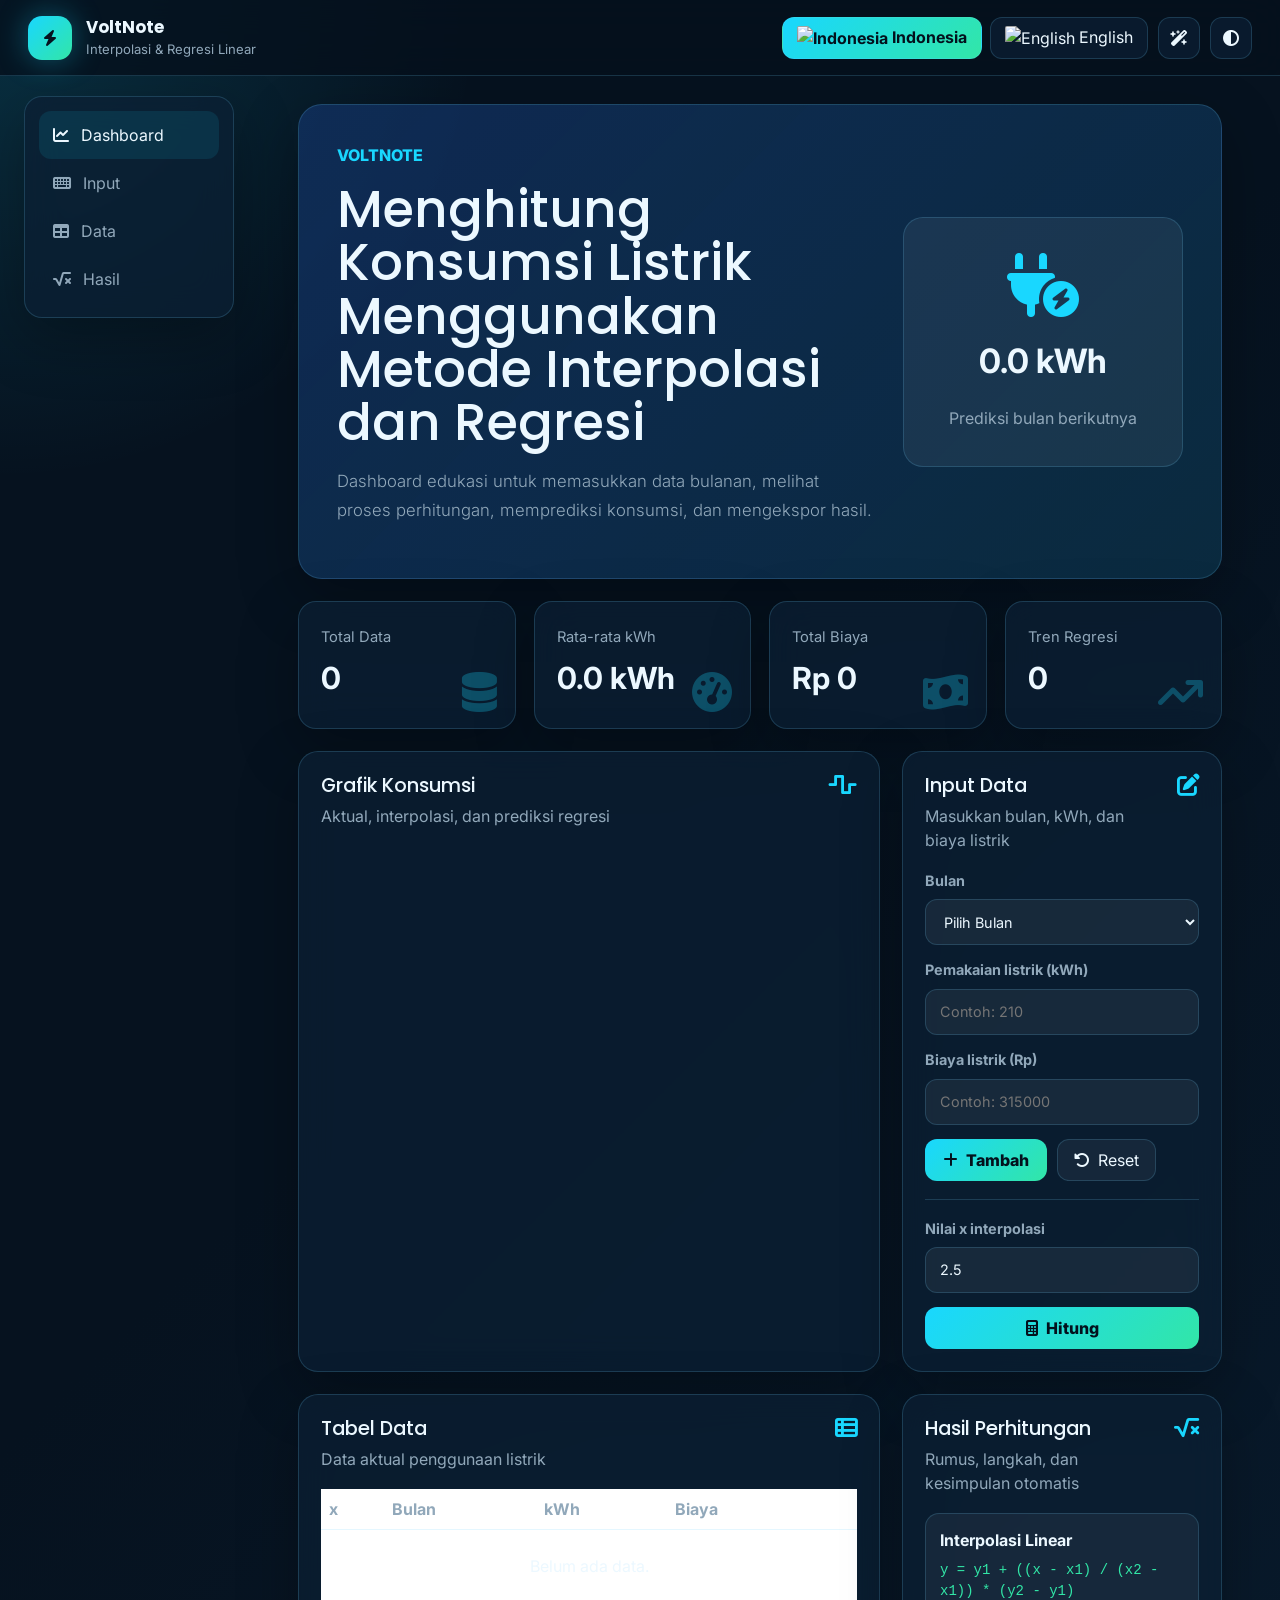
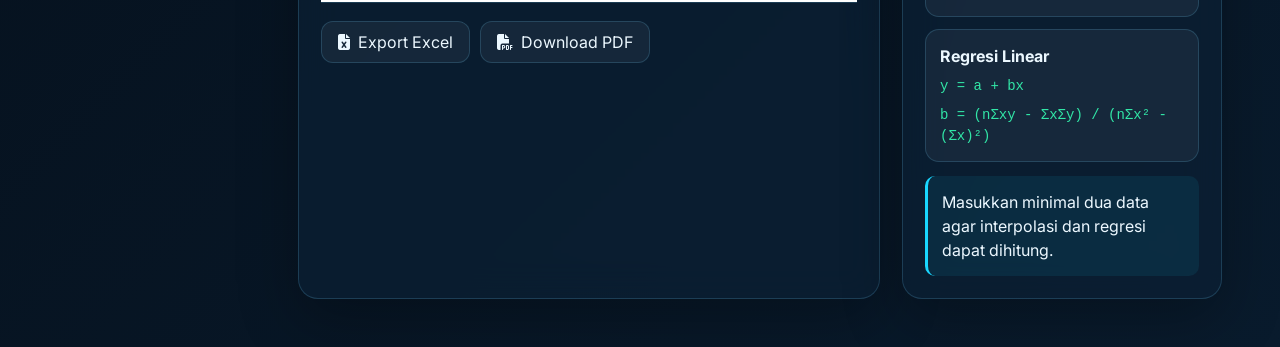
==== index.html @ 79fc1312 "Update index.html" ====
<!doctype html>
<html lang="id">
<head>
    <meta charset="utf-8">
    <meta name="viewport" content="width=device-width, initial-scale=1">
    <title>Metode Numerik Konsumsi Listrik</title>
    <link rel="preconnect" href="https://fonts.googleapis.com">
    <link rel="preconnect" href="https://fonts.gstatic.com" crossorigin>
    <link href="https://fonts.googleapis.com/css2?family=Inter:wght@400;500;600;700;800&family=Poppins:wght@500;600;700&display=swap" rel="stylesheet">
    <link href="https://cdn.jsdelivr.net/npm/bootstrap@5.3.3/dist/css/bootstrap.min.css" rel="stylesheet">
    <link href="https://cdnjs.cloudflare.com/ajax/libs/font-awesome/6.5.2/css/all.min.css" rel="stylesheet">
    <link href="styles.css" rel="stylesheet">
</head>
<body>
    <div id="loader" class="loader">
        <div class="pulse"></div>
        <span>Memuat dashboard...</span>
    </div>

    <nav class="topbar">
        <div class="brand">
            <i class="fa-solid fa-bolt"></i>
            <div>
                <strong>VoltNote</strong>
                <span>Interpolasi & Regresi Linear</span>
            </div>
        </div>
        <div class="top-actions">
            <div class="language-switch">
                    <button id="idBtn" class="lang-btn active">
                        <img src="https://flagcdn.com/w20/id.png" alt="Indonesia">
                        Indonesia
                    </button>
                
                    <button id="enBtn" class="lang-btn">
                        <img src="https://flagcdn.com/w20/us.png" alt="English">
                        English
                    </button>
            </div>

            <button id="sampleBtn" class="icon-btn" title="Isi contoh data">
                <i class="fa-solid fa-wand-magic-sparkles"></i>
            </button>

            <button id="themeBtn" class="icon-btn" title="Mode terang/gelap">
                <i class="fa-solid fa-circle-half-stroke"></i>
            </button>
        </div>
    </nav>

        <aside class="sidebar">
        <a href="#dashboard" class="active">
            <i class="fa-solid fa-chart-line"></i>
            <span id="sidebarDashboard">Dashboard</span>
        </a>
    
        <a href="#input">
            <i class="fa-solid fa-keyboard"></i>
            <span id="sidebarInput">Input</span>
        </a>
    
        <a href="#table">
            <i class="fa-solid fa-table"></i>
            <span id="sidebarData">Data</span>
        </a>
    
        <a href="#result">
            <i class="fa-solid fa-square-root-variable"></i>
            <span id="sidebarResult">Hasil</span>
        </a>
    </aside>
   

    <main class="workspace" id="dashboard">
        <section class="hero">
            <div>
                <p class="eyebrow">VOLTNOTE</p>
                <h1 id="heroTitle">Menghitung Konsumsi Listrik Menggunakan Metode Interpolasi dan Regresi</h1>
                <p id="heroLead" class="lead">Dashboard edukasi untuk memasukkan data bulanan, melihat proses perhitungan, memprediksi konsumsi, dan mengekspor hasil.</p>
            </div>
            <div class="hero-meter" aria-label="Ilustrasi energi">
                <i class="fa-solid fa-plug-circle-bolt"></i>
                <strong id="heroPrediction">0 kWh</strong>
                <span id="predictLabel">Prediksi bulan berikutnya</span>
            </div>
        </section>

        <section class="stats-grid">
            <article class="stat-card">
                <span>Total Data</span>
                <strong id="totalData">0</strong>
                <i class="fa-solid fa-database"></i>
            </article>
            <article class="stat-card">
                <span>Rata-rata kWh</span>
                <strong id="avgKwh">0</strong>
                <i class="fa-solid fa-gauge-high"></i>
            </article>
            <article class="stat-card">
                <span>Total Biaya</span>
                <strong id="totalCost">Rp0</strong>
                <i class="fa-solid fa-money-bill-wave"></i>
            </article>
            <article class="stat-card">
                <span>Tren Regresi</span>
                <strong id="trendValue">0</strong>
                <i class="fa-solid fa-arrow-trend-up"></i>
            </article>
        </section>

        <section class="layout-grid">
            <article class="panel chart-panel">
                <div class="panel-header">
                    <div>
                        <h2>Grafik Konsumsi</h2>
                        <p>Aktual, interpolasi, dan prediksi regresi</p>
                    </div>
                    <i class="fa-solid fa-wave-square"></i>
                </div>
                <canvas id="energyChart"></canvas>
            </article>

            <article class="panel" id="input">
                <div class="panel-header">
                    <div>
                        <h2 id="inputTitle">Input Data</h2>
                        <p>Masukkan bulan, kWh, dan biaya listrik</p>
                    </div>
                    <i class="fa-solid fa-pen-to-square"></i>
                </div>
                <form id="dataForm" class="input-form">
                    <label>Bulan
                            <select id="monthInput">
                                <option value="" selected disabled>Pilih Bulan</option>
                                <option value="Januari">Januari</option>
                                <option value="Februari">Februari</option>
                                <option value="Maret">Maret</option>
                                <option value="April">April</option>
                                <option value="Mei">Mei</option>
                                <option value="Juni">Juni</option>
                                <option value="Juli">Juli</option>
                                <option value="Agustus">Agustus</option>
                                <option value="September">September</option>
                                <option value="Oktober">Oktober</option>
                                <option value="November">November</option>
                                <option value="Desember">Desember</option>
                            </select>
                    </label>
                    <label>Pemakaian listrik (kWh)
                        <input id="kwhInput" type="number" min="0" step="0.01" placeholder="Contoh: 210">
                    </label>
                    <label>Biaya listrik (Rp)
                        <input id="costInput" type="number" min="0" step="100" placeholder="Contoh: 315000">
                    </label>
                    <div class="button-row">
                        <button type="submit" class="primary-btn"><i class="fa-solid fa-plus"></i>Tambah</button>
                        <button type="button" id="resetBtn" class="ghost-btn"><i class="fa-solid fa-rotate-left"></i>Reset</button>
                    </div>
                </form>

                <div class="prediction-box">
                    <label>Nilai x interpolasi
                        <input id="interpX" type="number" min="1" step="0.1" value="2.5">
                    </label>
                    <button id="calculateBtn" class="primary-btn full"><i class="fa-solid fa-calculator"></i>Hitung</button>
                </div>
            </article>
        </section>

        <section class="layout-grid">
            <article class="panel" id="table">
                <div class="panel-header">
                    <div>
                        <h2 id="tableTitle">Tabel Data</h2>
                        <p>Data aktual penggunaan listrik</p>
                    </div>
                    <i class="fa-solid fa-table-list"></i>
                </div>
                <div class="table-wrap">
                    <table class="table align-middle">
                        <thead>
                            <tr>
                                <th>x</th>
                                <th>Bulan</th>
                                <th>kWh</th>
                                <th>Biaya</th>
                                <th></th>
                            </tr>
                        </thead>
                        <tbody id="dataTable"></tbody>
                    </table>
                </div>
                <div class="button-row">
                    <button id="excelBtn" class="ghost-btn"><i class="fa-solid fa-file-excel"></i>Export Excel</button>
                    <button id="pdfBtn" class="ghost-btn"><i class="fa-solid fa-file-pdf"></i>Download PDF</button>
                </div>
            </article>

            <article class="panel" id="result">
                <div class="panel-header">
                    <div>
                        <h2 id="resultTitle">Hasil Perhitungan</h2>
                        <p>Rumus, langkah, dan kesimpulan otomatis</p>
                    </div>
                    <i class="fa-solid fa-square-root-variable"></i>
                </div>
                <div class="formula-card">
                    <strong>Interpolasi Linear</strong>
                    <code>y = y1 + ((x - x1) / (x2 - x1)) * (y2 - y1)</code>
                </div>
                <div class="formula-card">
                    <strong>Regresi Linear</strong>
                    <code>y = a + bx</code>
                    <code>b = (nΣxy - ΣxΣy) / (nΣx² - (Σx)²)</code>
                </div>
                <div id="resultOutput" class="result-output"></div>
            </article>
        </section>
    </main>

    <div id="toast" class="toast-message"></div>

    <script src="https://cdn.jsdelivr.net/npm/chart.js"></script>
    <script src="https://cdnjs.cloudflare.com/ajax/libs/jspdf/2.5.1/jspdf.umd.min.js"></script>
    <script src="https://cdn.jsdelivr.net/npm/xlsx@0.18.5/dist/xlsx.full.min.js"></script>
    <script src="app.js"></script>
</body>
</html>
---- styles.css ----
:root {
    --bg: #06121f;
    --panel: rgba(11, 31, 52, 0.74);
    --panel-strong: rgba(13, 39, 65, 0.92);
    --text: #ecf8ff;
    --muted: #91a8ba;
    --cyan: #19d7ff;
    --blue: #246bfe;
    --green: #32e6a7;
    --danger: #ff6173;
    --border: rgba(110, 209, 255, 0.18);
    --shadow: 0 20px 60px rgba(0, 0, 0, 0.28);
}

body.light {
    --bg: #edf6fb;
    --panel: rgba(255, 255, 255, 0.82);
    --panel-strong: rgba(255, 255, 255, 0.96);
    --text: #102033;
    --muted: #52687b;
    --border: rgba(36, 107, 254, 0.18);
    --shadow: 0 18px 50px rgba(29, 72, 117, 0.16);
}

* {
    box-sizing: border-box;
}

html {
    scroll-behavior: smooth;
}

body {
    margin: 0;
    min-height: 100vh;
    color: var(--text);
    background:
        radial-gradient(circle at top left, rgba(25, 215, 255, 0.16), transparent 30rem),
        linear-gradient(135deg, #06121f 0%, var(--bg) 45%, #091b2d 100%);
    font-family: Inter, Roboto, Arial, sans-serif;
}

body.light {
    background:
        radial-gradient(circle at top left, rgba(25, 215, 255, 0.20), transparent 28rem),
        linear-gradient(135deg, #eef8ff 0%, var(--bg) 48%, #e8f2fa 100%);
}

.loader {
    position: fixed;
    inset: 0;
    z-index: 20;
    display: grid;
    place-items: center;
    gap: 1rem;
    background: var(--bg);
    transition: opacity 0.4s ease, visibility 0.4s ease;
}

.loader.hidden {
    opacity: 0;
    visibility: hidden;
}

.pulse {
    width: 58px;
    height: 58px;
    border-radius: 50%;
    border: 3px solid rgba(25, 215, 255, 0.25);
    border-top-color: var(--cyan);
    animation: spin 0.8s linear infinite;
}

@keyframes spin {
    to {
        transform: rotate(360deg);
    }
}

.topbar {
    position: sticky;
    top: 0;
    z-index: 10;
    height: 76px;
    display: flex;
    align-items: center;
    justify-content: space-between;
    padding: 0 28px;
    background: rgba(5, 16, 29, 0.82);
    border-bottom: 1px solid var(--border);
    backdrop-filter: blur(18px);
}

body.light .topbar {
    background: rgba(245, 250, 255, 0.82);
}

.brand {
    display: flex;
    align-items: center;
    gap: 14px;
}

.brand i {
    width: 44px;
    height: 44px;
    display: grid;
    place-items: center;
    color: #06121f;
    background: linear-gradient(135deg, var(--cyan), var(--green));
    border-radius: 14px;
    box-shadow: 0 0 30px rgba(25, 215, 255, 0.35);
}

.brand strong {
    display: block;
    font-family: Poppins, Inter, sans-serif;
    font-size: 1.05rem;
}

.brand span {
    display: block;
    color: var(--muted);
    font-size: 0.82rem;
}

.top-actions,
.button-row {
    display: flex;
    gap: 10px;
    align-items: center;
    flex-wrap: wrap;
}

.icon-btn,
.primary-btn,
.ghost-btn {
    border: 0;
    min-height: 42px;
    display: inline-flex;
    align-items: center;
    justify-content: center;
    gap: 8px;
    color: var(--text);
    border-radius: 12px;
    transition: transform 0.2s ease, border-color 0.2s ease, background 0.2s ease;
}

.icon-btn {
    width: 42px;
    background: var(--panel);
    border: 1px solid var(--border);
}

.primary-btn {
    padding: 0 18px;
    color: #03111d;
    font-weight: 800;
    background: linear-gradient(135deg, var(--cyan), var(--green));
}

.ghost-btn {
    padding: 0 16px;
    background: rgba(255, 255, 255, 0.05);
    border: 1px solid var(--border);
}

.icon-btn:hover,
.primary-btn:hover,
.ghost-btn:hover {
    transform: translateY(-2px);
    border-color: rgba(25, 215, 255, 0.6);
}

.full {
    width: 100%;
}

.sidebar {
    position: fixed;
    top: 96px;
    left: 24px;
    width: 210px;
    padding: 14px;
    border: 1px solid var(--border);
    border-radius: 18px;
    background: var(--panel);
    box-shadow: var(--shadow);
    backdrop-filter: blur(18px);
}

.sidebar a {
    display: flex;
    align-items: center;
    gap: 12px;
    padding: 12px 14px;
    color: var(--muted);
    text-decoration: none;
    border-radius: 12px;
}

.sidebar a.active,
.sidebar a:hover {
    color: var(--text);
    background: rgba(25, 215, 255, 0.10);
}

.workspace {
    width: min(1280px, calc(100% - 300px));
    margin-left: 270px;
    padding: 28px 28px 48px;
}

.hero {
    min-height: 330px;
    display: grid;
    grid-template-columns: 1fr 280px;
    gap: 28px;
    align-items: center;
    padding: 38px;
    border: 1px solid var(--border);
    border-radius: 24px;
    background: linear-gradient(135deg, rgba(36, 107, 254, 0.18), rgba(25, 215, 255, 0.08)), var(--panel);
    box-shadow: var(--shadow);
    overflow: hidden;
}

.eyebrow {
    color: var(--cyan);
    font-weight: 800;
    letter-spacing: 0;
    text-transform: uppercase;
}

h1,
h2 {
    font-family: Poppins, Inter, sans-serif;
    letter-spacing: 0;
}

h1 {
    max-width: 850px;
    margin: 0;
    font-size: clamp(2.1rem, 4vw, 4.7rem);
    line-height: 1.04;
}

.lead {
    max-width: 730px;
    margin-top: 18px;
    color: var(--muted);
    font-size: 1.05rem;
    line-height: 1.7;
}

.hero-meter {
    min-height: 250px;
    display: grid;
    place-items: center;
    text-align: center;
    padding: 26px;
    border-radius: 20px;
    border: 1px solid var(--border);
    background: rgba(255, 255, 255, 0.06);
}

.hero-meter i {
    color: var(--cyan);
    font-size: 4rem;
}

.hero-meter strong {
    font-size: 2.1rem;
}

.hero-meter span {
    color: var(--muted);
}

.stats-grid {
    display: grid;
    grid-template-columns: repeat(4, 1fr);
    gap: 18px;
    margin: 22px 0;
}

.stat-card,
.panel {
    border: 1px solid var(--border);
    background: var(--panel);
    box-shadow: var(--shadow);
    backdrop-filter: blur(18px);
}

.stat-card {
    position: relative;
    min-height: 128px;
    padding: 22px;
    border-radius: 18px;
    overflow: hidden;
}

.stat-card span {
    color: var(--muted);
    font-size: 0.92rem;
}

.stat-card strong {
    display: block;
    margin-top: 8px;
    font-size: 1.9rem;
}

.stat-card i {
    position: absolute;
    right: 18px;
    bottom: 16px;
    color: rgba(25, 215, 255, 0.28);
    font-size: 2.5rem;
}

.layout-grid {
    display: grid;
    grid-template-columns: minmax(0, 1.35fr) minmax(320px, 0.65fr);
    gap: 22px;
    margin-top: 22px;
}

.panel {
    padding: 22px;
    border-radius: 20px;
}

.panel-header {
    display: flex;
    align-items: flex-start;
    justify-content: space-between;
    gap: 14px;
    margin-bottom: 18px;
}

.panel-header h2 {
    margin: 0;
    font-size: 1.22rem;
}

.panel-header p {
    margin: 6px 0 0;
    color: var(--muted);
}

.panel-header i {
    color: var(--cyan);
    font-size: 1.4rem;
}

.chart-panel canvas {
    width: 100%;
    min-height: 230px;
    max-height: 260px;
}

.input-form,
.prediction-box {
    display: grid;
    gap: 14px;
}

.prediction-box {
    margin-top: 18px;
    padding-top: 18px;
    border-top: 1px solid var(--border);
}

label {
    display: grid;
    gap: 8px;
    color: var(--muted);
    font-weight: 700;
    font-size: 0.9rem;
}

input,
select {
    width: 100%;
    min-height: 46px;
    padding: 0 14px;
    color: var(--text);
    background: rgba(255, 255, 255, 0.06);
    border: 1px solid var(--border);
    border-radius: 12px;
    outline: none;
}

input:focus,
select:focus {
    border-color: var(--cyan);
    box-shadow: 0 0 0 4px rgba(25, 215, 255, 0.12);
}

select option {
    background: #0b1f34;
    color: #ecf8ff;
}

.table-wrap {
    overflow-x: auto;
}

.table {
    color: var(--text);
    margin-bottom: 18px;
}

.table thead th {
    color: var(--muted);
    border-color: var(--border);
}

.table tbody td {
    color: var(--text);
    border-color: var(--border);
}

.delete-btn {
    width: 34px;
    height: 34px;
    border: 0;
    color: var(--danger);
    background: rgba(255, 97, 115, 0.10);
    border-radius: 10px;
}

.formula-card {
    display: grid;
    gap: 8px;
    padding: 14px;
    margin-bottom: 12px;
    border-radius: 14px;
    border: 1px solid var(--border);
    background: rgba(255, 255, 255, 0.05);
}

code {
    color: var(--green);
    white-space: normal;
}

.result-output {
    display: grid;
    gap: 12px;
    margin-top: 14px;
}

.step {
    padding: 14px;
    border-left: 3px solid var(--cyan);
    background: rgba(25, 215, 255, 0.08);
    border-radius: 10px;
}

.toast-message {
    position: fixed;
    right: 22px;
    bottom: 22px;
    z-index: 30;
    max-width: 320px;
    padding: 14px 16px;
    color: #04111d;
    font-weight: 800;
    background: linear-gradient(135deg, var(--cyan), var(--green));
    border-radius: 14px;
    box-shadow: var(--shadow);
    opacity: 0;
    transform: translateY(20px);
    pointer-events: none;
    transition: 0.25s ease;
}

.toast-message.show {
    opacity: 1;
    transform: translateY(0);
}

@media (max-width: 1060px) {
    .sidebar {
        position: static;
        width: calc(100% - 32px);
        margin: 16px;
        display: grid;
        grid-template-columns: repeat(4, 1fr);
    }

    .workspace {
        width: 100%;
        margin-left: 0;
        padding: 0 16px 36px;
    }

    .hero,
    .layout-grid {
        grid-template-columns: 1fr;
    }

    .stats-grid {
        grid-template-columns: repeat(2, 1fr);
    }
}

@media (max-width: 640px) {
    .topbar {
        height: auto;
        padding: 16px;
        gap: 14px;
        align-items: flex-start;
    }

    .brand span {
        display: none;
    }

    .sidebar {
        grid-template-columns: repeat(2, 1fr);
    }

    .hero {
        padding: 24px;
    }

    .stats-grid {
        grid-template-columns: 1fr;
    }

    h1 {
        font-size: 2.2rem;
    }

    .chart-panel canvas {
        min-height: 190px;
        max-height: 220px;
    }
}

.language-switch {
    display: flex;
    gap: 8px;
}

.lang-btn {
    border: 1px solid var(--border);
    background: var(--panel);
    color: var(--text);
    min-height: 42px;
    padding: 0 14px;
    border-radius: 12px;
    cursor: pointer;
    transition: 0.2s;
}

.lang-btn img{
    width:20px;
    height:15px;
    object-fit:cover;
    border-radius:2px;
}

.lang-btn:hover {
    transform: translateY(-2px);
}

.lang-btn.active {
    background: linear-gradient(135deg, var(--cyan), var(--green));
    color: #03111d;
    font-weight: 700;
}
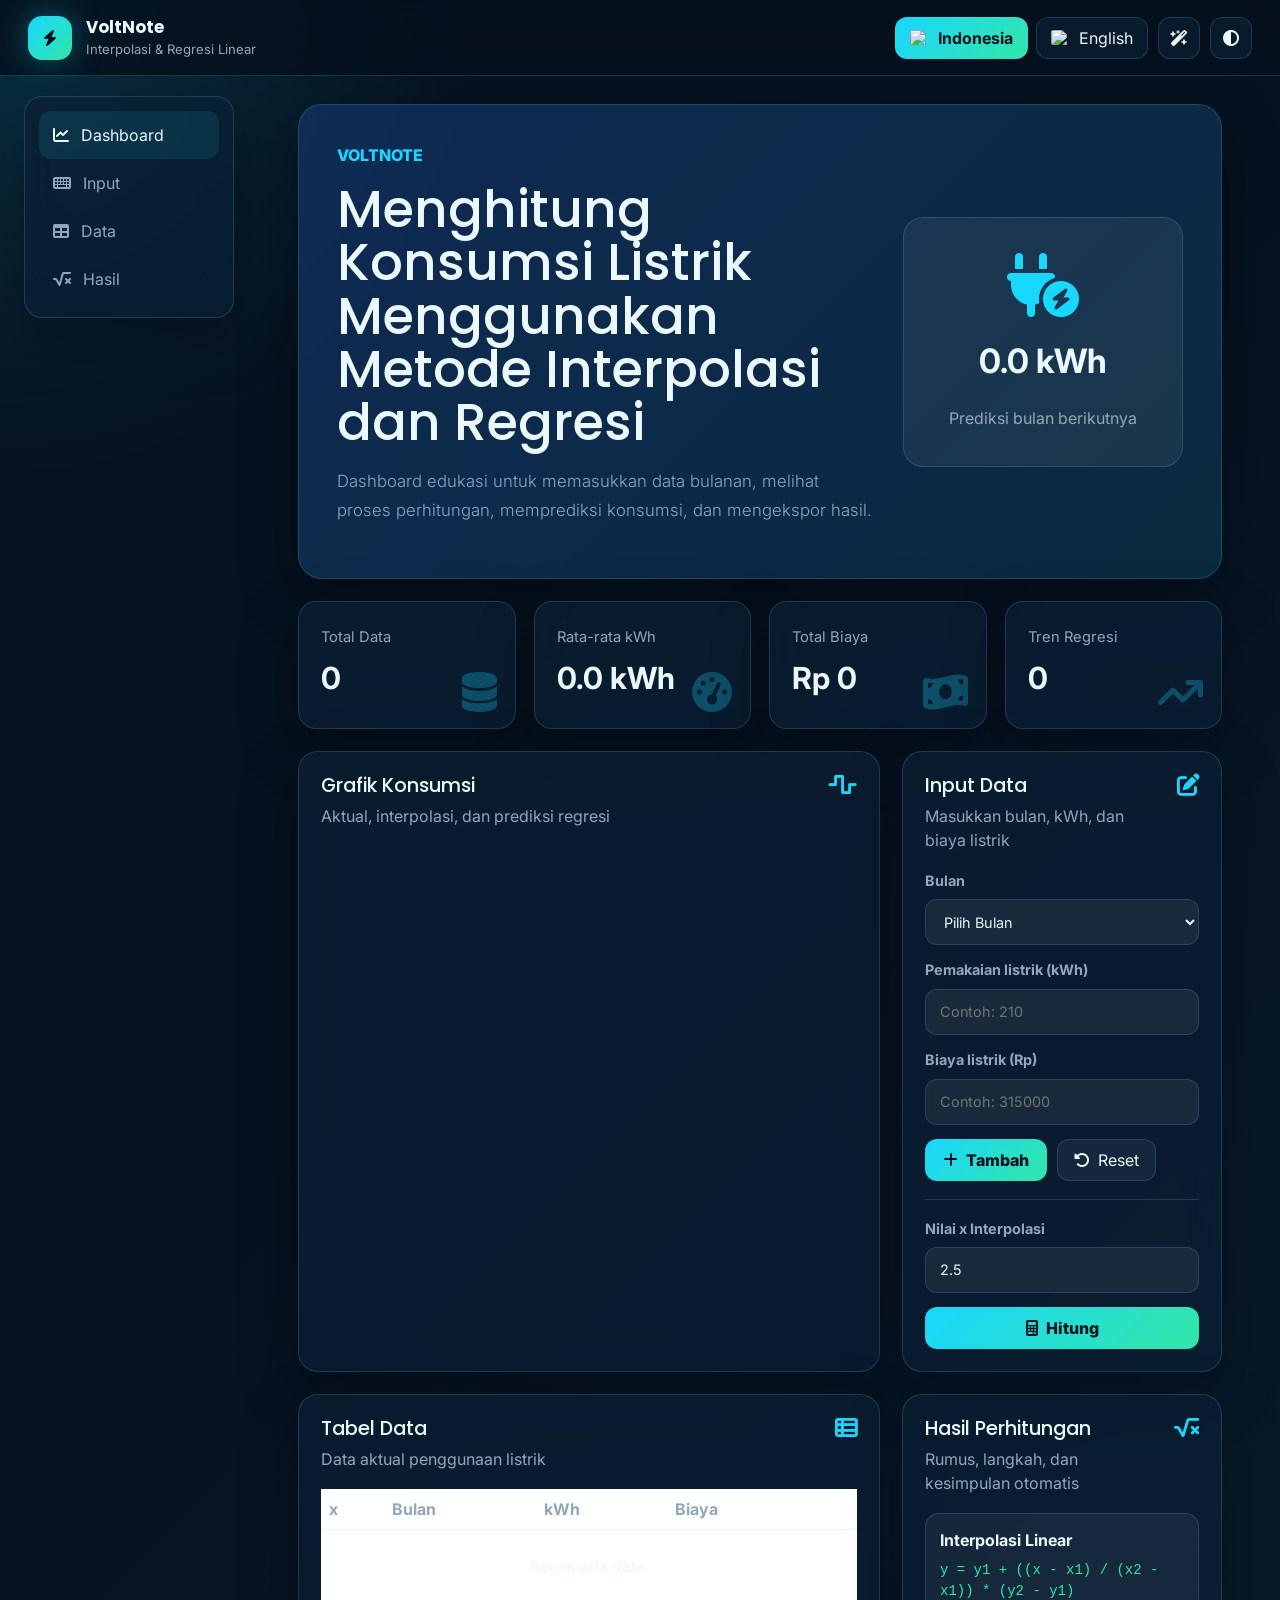
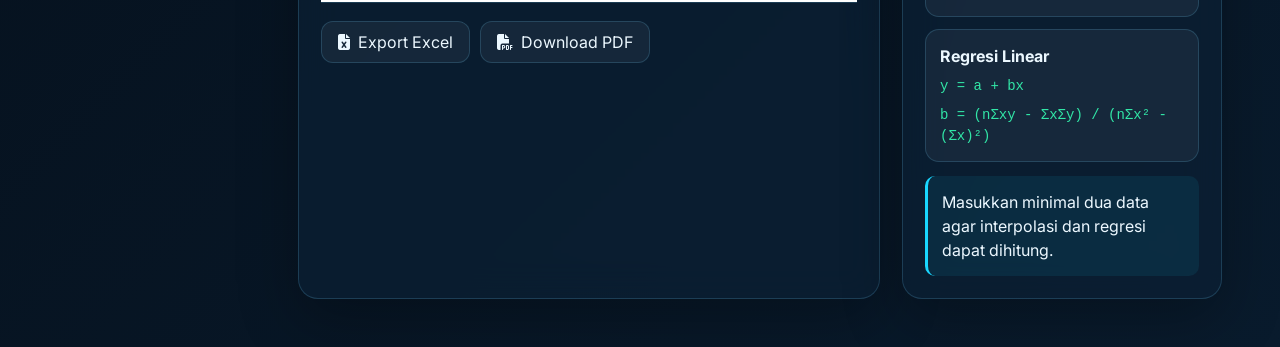
==== commit 513b7349: "Update index.html" ====
--- a/index.html
+++ b/index.html
@@ -113,7 +113,7 @@
                 <div class="panel-header">
                     <div>
                         <h2>Grafik Konsumsi</h2>
-                        <p>Aktual, interpolasi, dan prediksi regresi</p>
+                        <p id="chartDesc">Aktual, interpolasi, dan prediksi regresi</p>
                     </div>
                     <i class="fa-solid fa-wave-square"></i>
                 </div>
@@ -124,14 +124,14 @@
                 <div class="panel-header">
                     <div>
                         <h2 id="inputTitle">Input Data</h2>
-                        <p>Masukkan bulan, kWh, dan biaya listrik</p>
+                        <p id="inputDesc">Masukkan bulan, kWh, dan biaya listrik</p>
                     </div>
                     <i class="fa-solid fa-pen-to-square"></i>
                 </div>
                 <form id="dataForm" class="input-form">
-                    <label>Bulan
+                    <label><span id="monthLabel">Bulan</span>
                             <select id="monthInput">
-                                <option value="" selected disabled>Pilih Bulan</option>
+                                <option id="monthPlaceholder" value="" selected disabled>Pilih Bulan</option>
                                 <option value="Januari">Januari</option>
                                 <option value="Februari">Februari</option>
                                 <option value="Maret">Maret</option>
@@ -146,23 +146,23 @@
                                 <option value="Desember">Desember</option>
                             </select>
                     </label>
-                    <label>Pemakaian listrik (kWh)
+                    <label><span id="kwhLabel">Pemakaian listrik (kWh)</span>
                         <input id="kwhInput" type="number" min="0" step="0.01" placeholder="Contoh: 210">
                     </label>
-                    <label>Biaya listrik (Rp)
+                    <label><span id="costLabel">Biaya listrik (Rp)</span>
                         <input id="costInput" type="number" min="0" step="100" placeholder="Contoh: 315000">
                     </label>
                     <div class="button-row">
-                        <button type="submit" class="primary-btn"><i class="fa-solid fa-plus"></i>Tambah</button>
+                        <button type="submit" class="primary-btn"><i class="fa-solid fa-plus"></i><span id="addBtn">Tambah</span></button>
                         <button type="button" id="resetBtn" class="ghost-btn"><i class="fa-solid fa-rotate-left"></i>Reset</button>
                     </div>
                 </form>
 
                 <div class="prediction-box">
-                    <label>Nilai x interpolasi
+                    <label><span id="interpLabel">Nilai x Interpolasi</span>
                         <input id="interpX" type="number" min="1" step="0.1" value="2.5">
                     </label>
-                    <button id="calculateBtn" class="primary-btn full"><i class="fa-solid fa-calculator"></i>Hitung</button>
+                    <button class="primary-btn full"><i class="fa-solid fa-calculator"></i><span id="calculateBtn">Hitung</span></button>
                 </div>
             </article>
         </section>
--- a/styles.css
+++ b/styles.css
@@ -547,11 +547,17 @@
 }
 
 .lang-btn {
+    display: flex;
+    align-items: center;
+    gap: 8px;
+
     border: 1px solid var(--border);
     background: var(--panel);
     color: var(--text);
+
     min-height: 42px;
     padding: 0 14px;
+
     border-radius: 12px;
     cursor: pointer;
     transition: 0.2s;
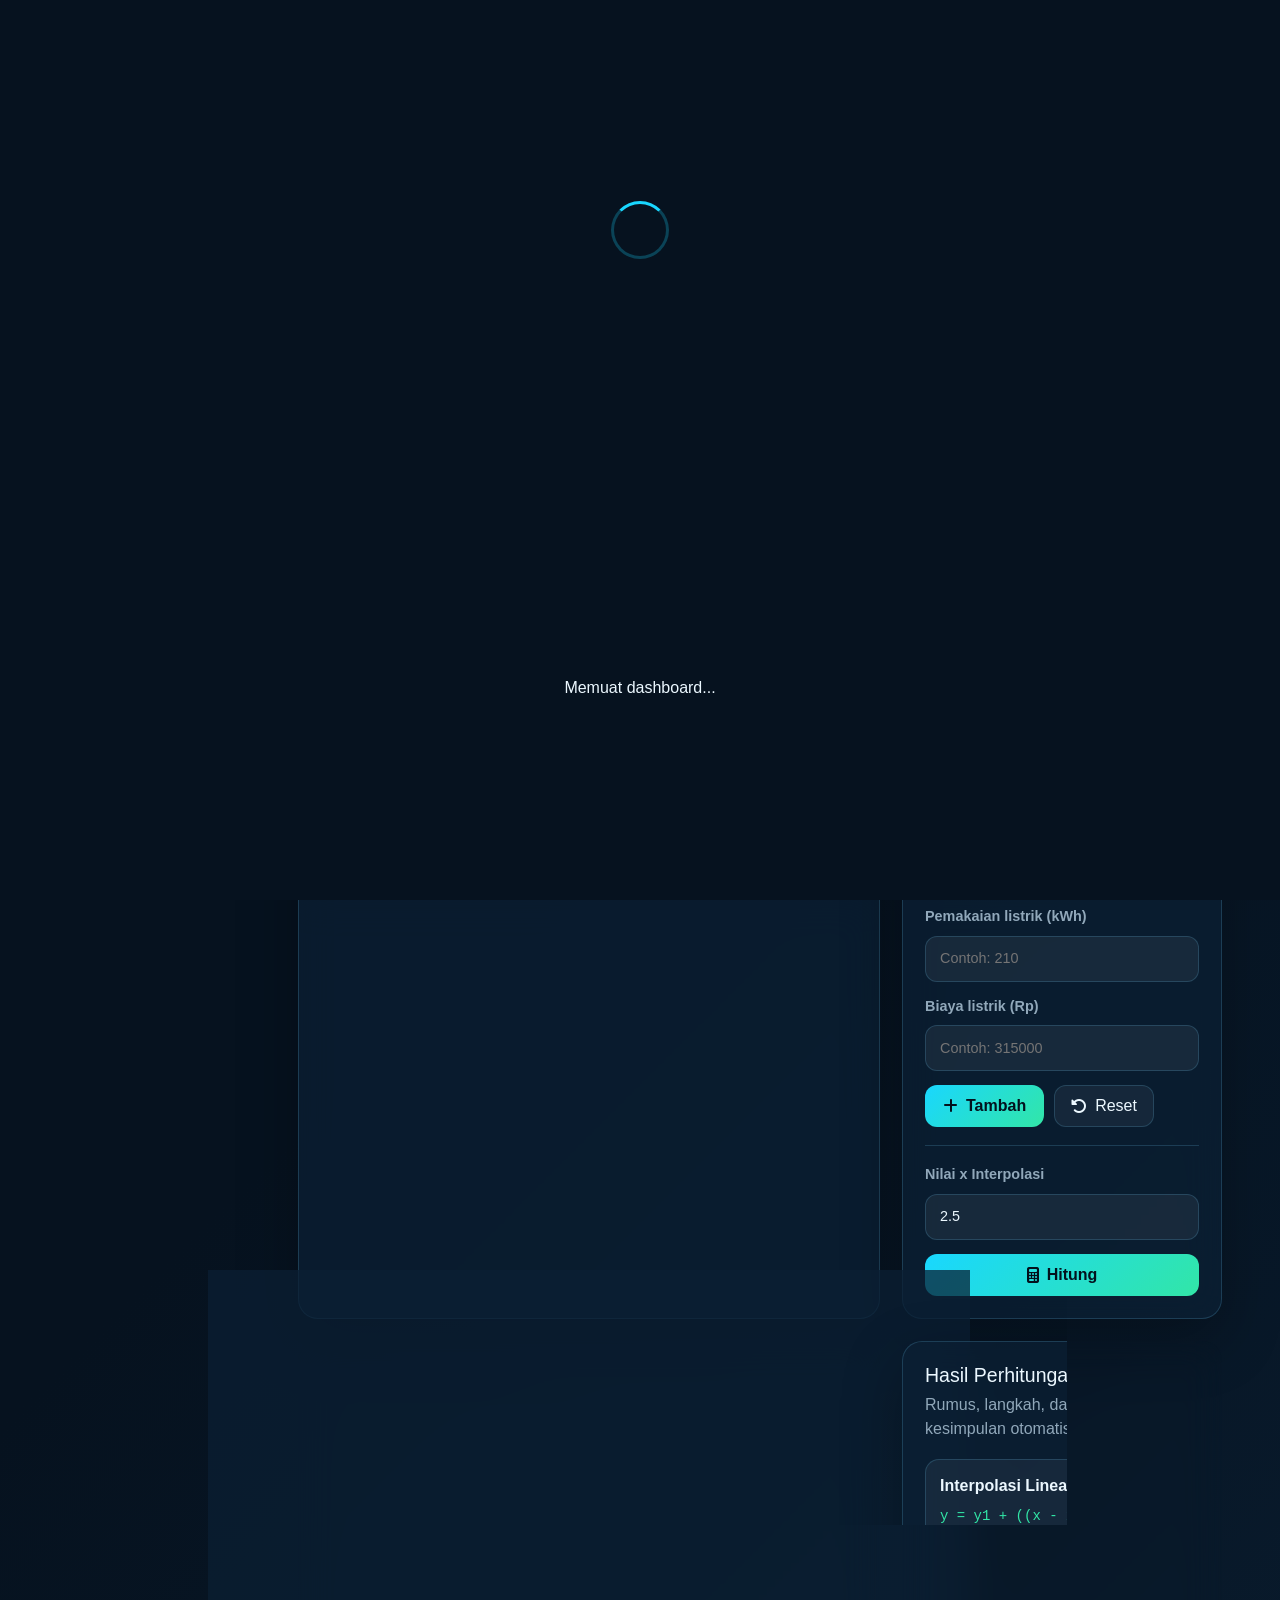
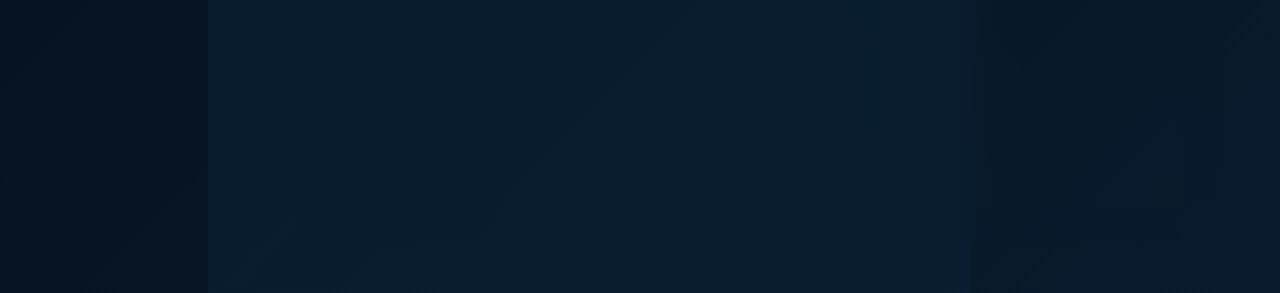
==== commit 11bb8e05: "Update index.html" ====
--- a/index.html
+++ b/index.html
@@ -4,9 +4,7 @@
     <meta charset="utf-8">
     <meta name="viewport" content="width=device-width, initial-scale=1">
     <title>Metode Numerik Konsumsi Listrik</title>
-    <link rel="preconnect" href="https://fonts.googleapis.com">
-    <link rel="preconnect" href="https://fonts.gstatic.com" crossorigin>
-    <link href="https://fonts.googleapis.com/css2?family=Inter:wght@400;500;600;700;800&family=Poppins:wght@500;600;700&display=swap" rel="stylesheet">
+    
     <link href="https://cdn.jsdelivr.net/npm/bootstrap@5.3.3/dist/css/bootstrap.min.css" rel="stylesheet">
     <link href="https://cdnjs.cloudflare.com/ajax/libs/font-awesome/6.5.2/css/all.min.css" rel="stylesheet">
     <link href="styles.css" rel="stylesheet">
@@ -87,22 +85,22 @@
 
         <section class="stats-grid">
             <article class="stat-card">
-                <span>Total Data</span>
+                <span id="totalDataLabel">Total Data</span>
                 <strong id="totalData">0</strong>
                 <i class="fa-solid fa-database"></i>
             </article>
             <article class="stat-card">
-                <span>Rata-rata kWh</span>
+                <span id="avgKwhLabel">Rata-rata kWh</span>
                 <strong id="avgKwh">0</strong>
                 <i class="fa-solid fa-gauge-high"></i>
             </article>
             <article class="stat-card">
-                <span>Total Biaya</span>
+                <span id="totalCostLabel">Total Biaya</span>
                 <strong id="totalCost">Rp0</strong>
                 <i class="fa-solid fa-money-bill-wave"></i>
             </article>
             <article class="stat-card">
-                <span>Tren Regresi</span>
+                <span id="trendLabel">Tren Regresi</span>
                 <strong id="trendValue">0</strong>
                 <i class="fa-solid fa-arrow-trend-up"></i>
             </article>
@@ -112,7 +110,7 @@
             <article class="panel chart-panel">
                 <div class="panel-header">
                     <div>
-                        <h2>Grafik Konsumsi</h2>
+                        <h2 id="chartTitle">Grafik Konsumsi</h2>
                         <p id="chartDesc">Aktual, interpolasi, dan prediksi regresi</p>
                     </div>
                     <i class="fa-solid fa-wave-square"></i>
@@ -172,7 +170,7 @@
                 <div class="panel-header">
                     <div>
                         <h2 id="tableTitle">Tabel Data</h2>
-                        <p>Data aktual penggunaan listrik</p>
+                        <p id="tableDesc">Data aktual penggunaan listrik</p>
                     </div>
                     <i class="fa-solid fa-table-list"></i>
                 </div>
@@ -200,7 +198,7 @@
                 <div class="panel-header">
                     <div>
                         <h2 id="resultTitle">Hasil Perhitungan</h2>
-                        <p>Rumus, langkah, dan kesimpulan otomatis</p>
+                        <p id="resultDesc">Rumus, langkah, dan kesimpulan otomatis</p>
                     </div>
                     <i class="fa-solid fa-square-root-variable"></i>
                 </div>
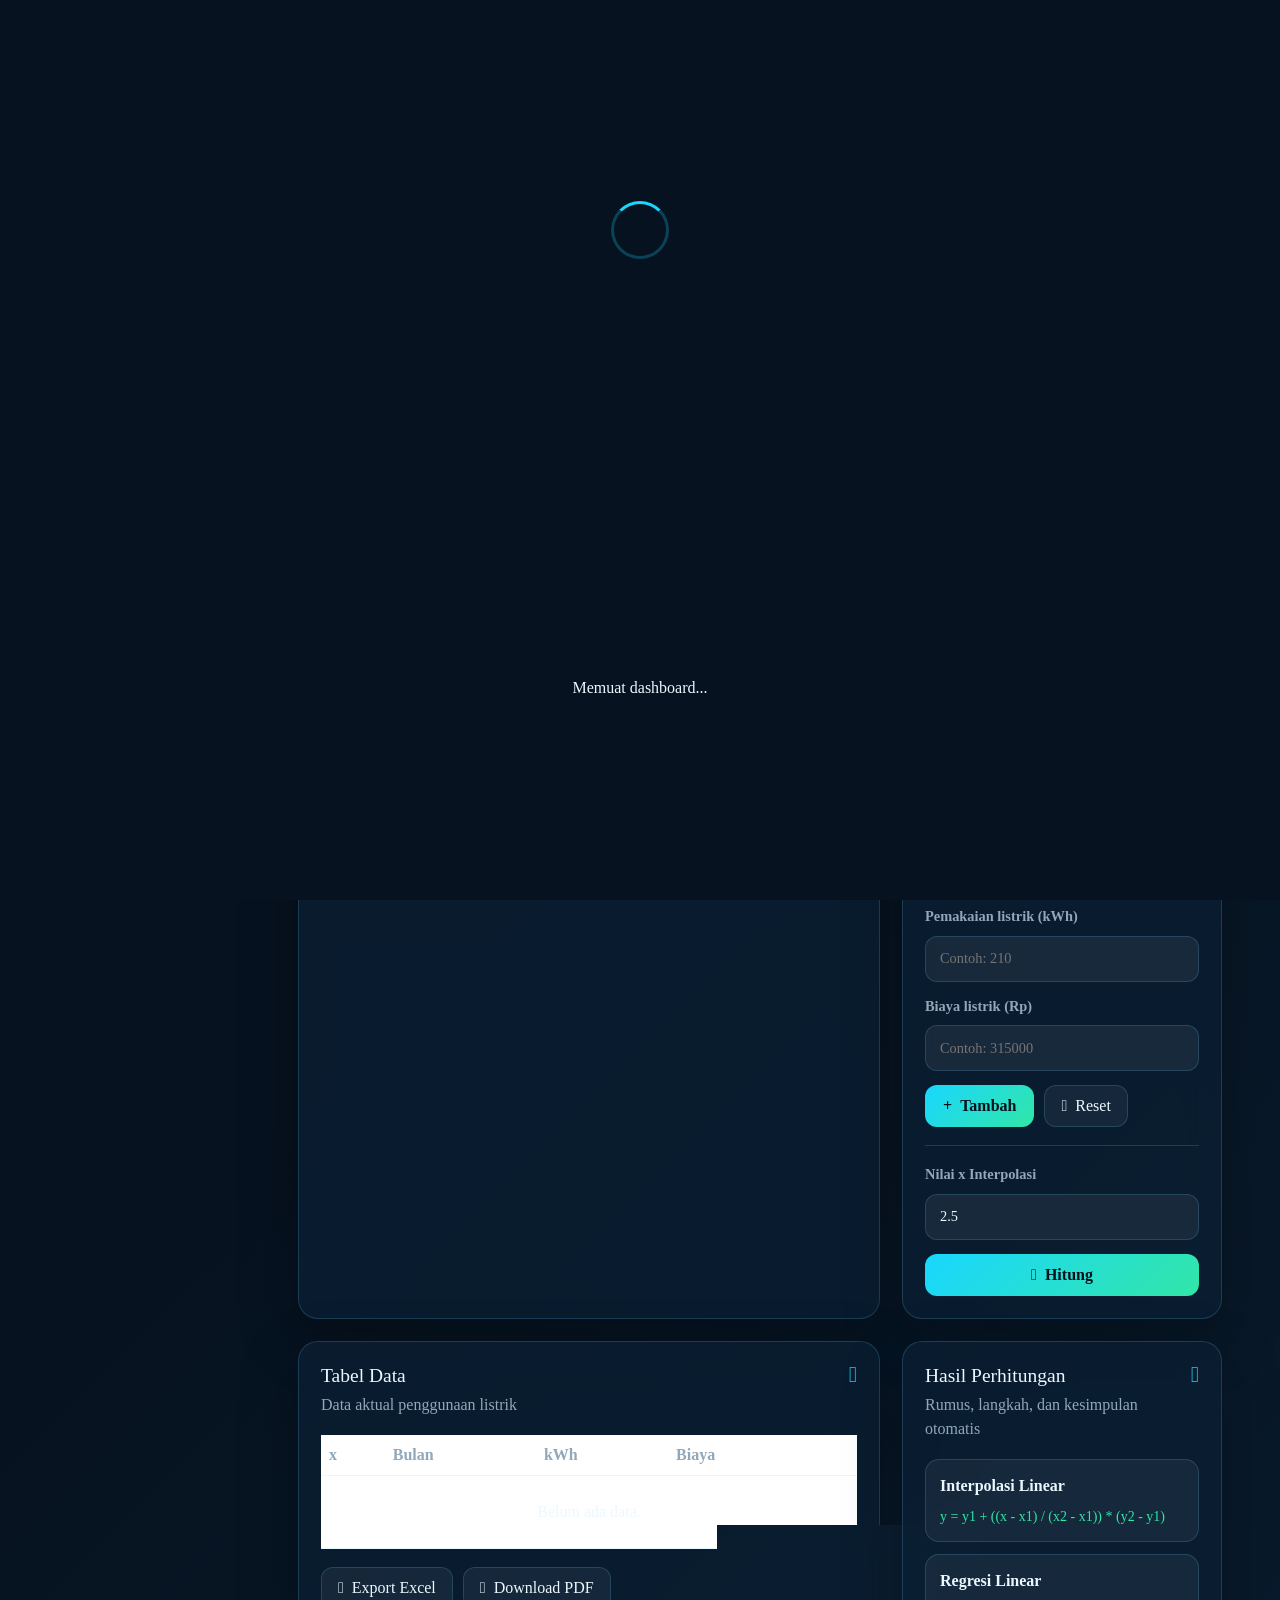
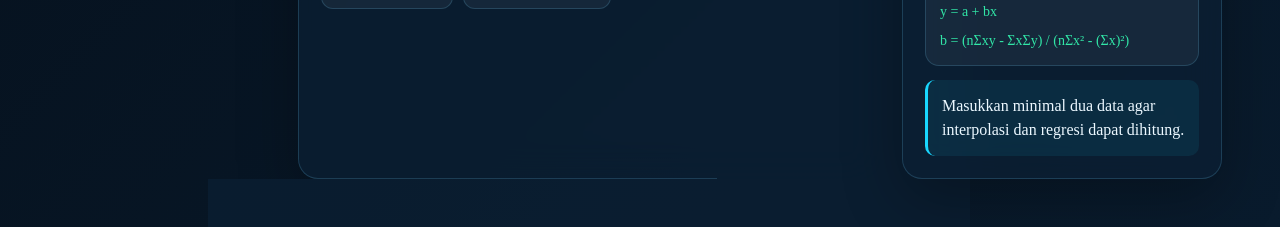
==== commit c5a18961: "Update index.html" ====
--- a/index.html
+++ b/index.html
@@ -4,7 +4,6 @@
     <meta charset="utf-8">
     <meta name="viewport" content="width=device-width, initial-scale=1">
     <title>Metode Numerik Konsumsi Listrik</title>
-    
     <link href="https://cdn.jsdelivr.net/npm/bootstrap@5.3.3/dist/css/bootstrap.min.css" rel="stylesheet">
     <link href="https://cdnjs.cloudflare.com/ajax/libs/font-awesome/6.5.2/css/all.min.css" rel="stylesheet">
     <link href="styles.css" rel="stylesheet">
--- a/styles.css
+++ b/styles.css
@@ -37,7 +37,7 @@
     background:
         radial-gradient(circle at top left, rgba(25, 215, 255, 0.16), transparent 30rem),
         linear-gradient(135deg, #06121f 0%, var(--bg) 45%, #091b2d 100%);
-    font-family: Inter, Roboto, Arial, sans-serif;
+    font-family: Cambria, Georgia, serif;
 }
 
 body.light {
@@ -114,7 +114,7 @@
 
 .brand strong {
     display: block;
-    font-family: Poppins, Inter, sans-serif;
+    font-family:  Cambria, Georgia, serif;
     font-size: 1.05rem;
 }
 
@@ -180,7 +180,7 @@
     position: fixed;
     top: 96px;
     left: 24px;
-    width: 210px;
+    width: 190px;
     padding: 14px;
     border: 1px solid var(--border);
     border-radius: 18px;
@@ -234,14 +234,14 @@
 
 h1,
 h2 {
-    font-family: Poppins, Inter, sans-serif;
+    font-family: Cambria, Georgia, serif;
     letter-spacing: 0;
 }
 
 h1 {
     max-width: 850px;
     margin: 0;
-    font-size: clamp(2.1rem, 4vw, 4.7rem);
+    font-size: clamp(1.8rem, 4vw, 3.8rem);
     line-height: 1.04;
 }
 
@@ -579,3 +579,44 @@
     color: #03111d;
     font-weight: 700;
 }
+
+*{
+    font-family: Cambria, Georgia, serif !important;
+}
+
+@media (max-width: 640px){
+
+    .hero{
+        padding:20px;
+    }
+
+    .hero-meter{
+        min-height:180px;
+    }
+
+    .workspace{
+        padding:0 12px 24px;
+    }
+
+    .panel{
+        padding:16px;
+    }
+
+    .stat-card{
+        min-height:100px;
+    }
+
+    h1{
+        font-size:1.8rem;
+    }
+
+    .top-actions{
+        width:100%;
+        justify-content:flex-start;
+    }
+
+    .lang-btn{
+        padding:0 10px;
+        font-size:0.8rem;
+    }
+}
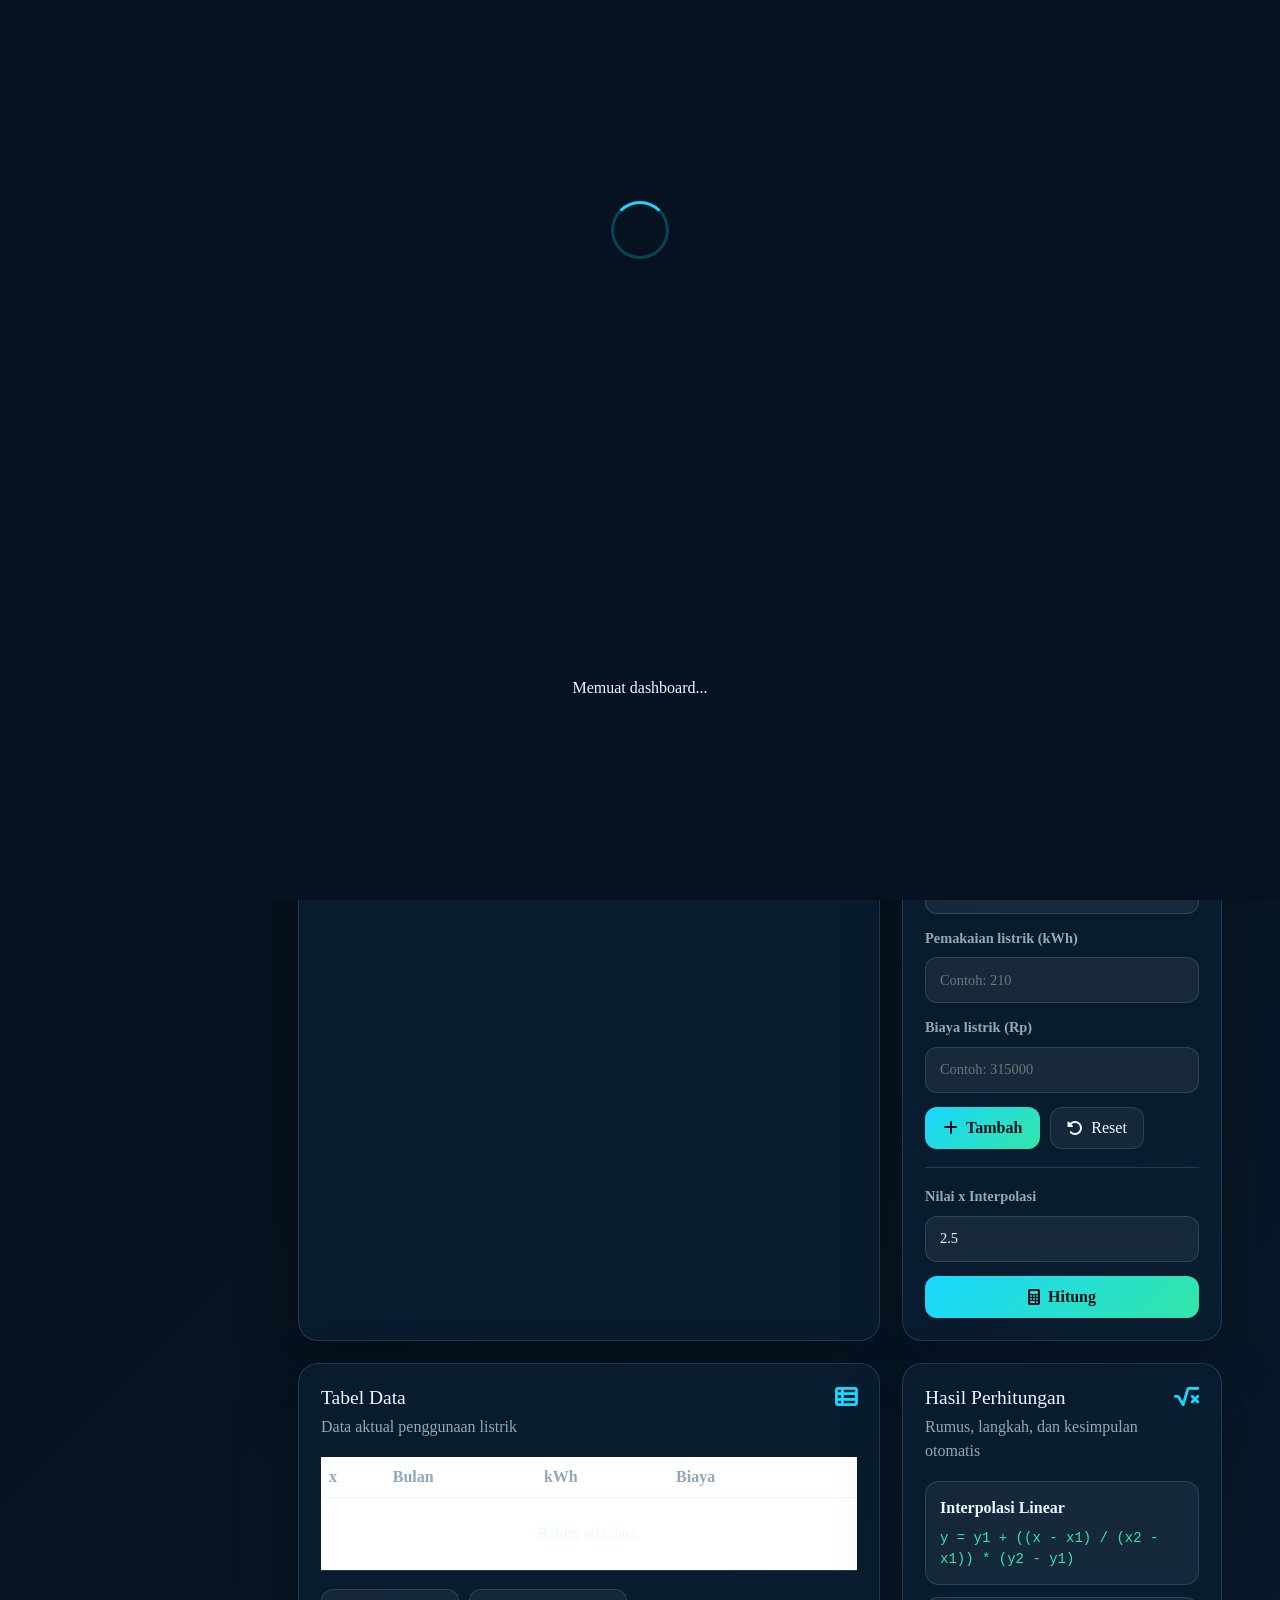
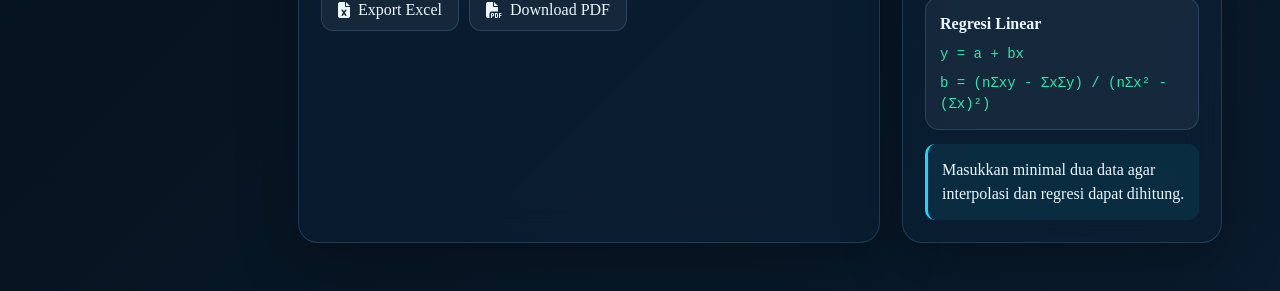
==== commit b0647eca: "Update index.html" ====
--- a/index.html
+++ b/index.html
@@ -6,6 +6,7 @@
     <title>Metode Numerik Konsumsi Listrik</title>
     <link href="https://cdn.jsdelivr.net/npm/bootstrap@5.3.3/dist/css/bootstrap.min.css" rel="stylesheet">
     <link href="https://cdnjs.cloudflare.com/ajax/libs/font-awesome/6.5.2/css/all.min.css" rel="stylesheet">
+    <link rel="stylesheet"href="https://cdnjs.cloudflare.com/ajax/libs/bootstrap-datepicker/1.10.0/css/bootstrap-datepicker.min.css">
     <link href="styles.css" rel="stylesheet">
 </head>
 <body>
@@ -126,22 +127,19 @@
                     <i class="fa-solid fa-pen-to-square"></i>
                 </div>
                 <form id="dataForm" class="input-form">
-                    <label><span id="monthLabel">Bulan</span>
-                            <select id="monthInput">
-                                <option id="monthPlaceholder" value="" selected disabled>Pilih Bulan</option>
-                                <option value="Januari">Januari</option>
-                                <option value="Februari">Februari</option>
-                                <option value="Maret">Maret</option>
-                                <option value="April">April</option>
-                                <option value="Mei">Mei</option>
-                                <option value="Juni">Juni</option>
-                                <option value="Juli">Juli</option>
-                                <option value="Agustus">Agustus</option>
-                                <option value="September">September</option>
-                                <option value="Oktober">Oktober</option>
-                                <option value="November">November</option>
-                                <option value="Desember">Desember</option>
-                            </select>
+                   <label>
+                        <span id="monthLabel">Bulan</span>
+                    
+                        <div class="month-picker-wrapper">
+                            <i class="fa-solid fa-calendar"></i>
+                    
+                            <input
+                                type="text"
+                                id="monthInput"
+                                class="month-picker"
+                                readonly
+                                placeholder="Pilih Bulan">
+                        </div>
                     </label>
                     <label><span id="kwhLabel">Pemakaian listrik (kWh)</span>
                         <input id="kwhInput" type="number" min="0" step="0.01" placeholder="Contoh: 210">
@@ -220,6 +218,11 @@
     <script src="https://cdn.jsdelivr.net/npm/chart.js"></script>
     <script src="https://cdnjs.cloudflare.com/ajax/libs/jspdf/2.5.1/jspdf.umd.min.js"></script>
     <script src="https://cdn.jsdelivr.net/npm/xlsx@0.18.5/dist/xlsx.full.min.js"></script>
+    <script src="https://code.jquery.com/jquery-3.7.1.min.js"></script>
+
+    <script src="https://cdnjs.cloudflare.com/ajax/libs/bootstrap-datepicker/1.10.0/js/bootstrap-datepicker.min.js"></script>
+    
+    <script src="https://cdnjs.cloudflare.com/ajax/libs/bootstrap-datepicker/1.10.0/locales/bootstrap-datepicker.id.min.js"></script>
     <script src="app.js"></script>
 </body>
 </html>
--- a/styles.css
+++ b/styles.css
@@ -580,8 +580,13 @@
     font-weight: 700;
 }
 
-*{
-    font-family: Cambria, Georgia, serif !important;
+body,
+input,
+button,
+select,
+textarea,
+table {
+    font-family: Cambria, Georgia, serif;
 }
 
 @media (max-width: 640px){
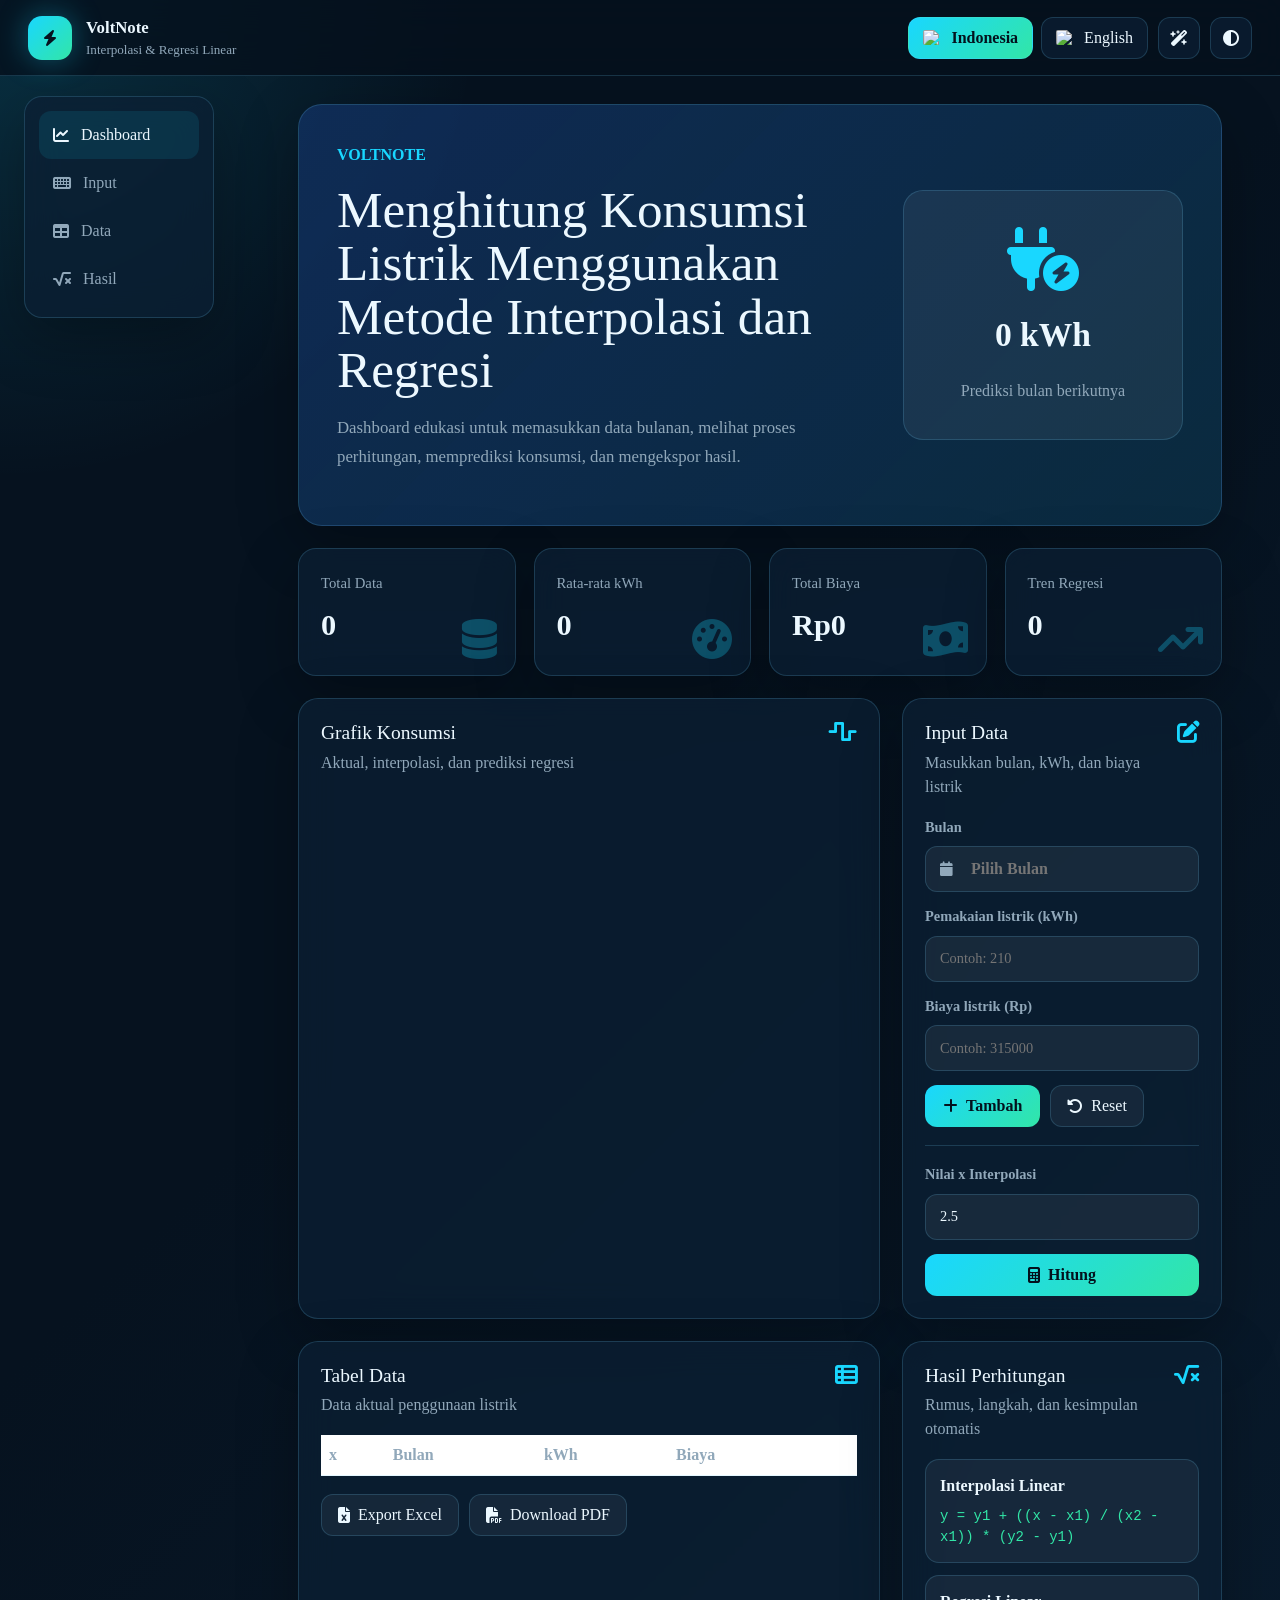
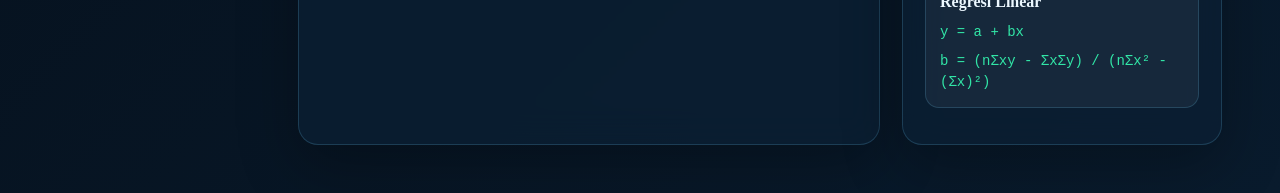
==== commit 4d866bb0: "Update index.html" ====
--- a/index.html
+++ b/index.html
@@ -157,7 +157,7 @@
                     <label><span id="interpLabel">Nilai x Interpolasi</span>
                         <input id="interpX" type="number" min="1" step="0.1" value="2.5">
                     </label>
-                    <button class="primary-btn full"><i class="fa-solid fa-calculator"></i><span id="calculateBtn">Hitung</span></button>
+                    <button id="calculateBtnAction" class="primary-btn full" type="button"><i class="fa-solid fa-calculator"></i><span id="calculateBtn">Hitung</span></button>
                 </div>
             </article>
         </section>
--- a/styles.css
+++ b/styles.css
@@ -625,3 +625,29 @@
         font-size:0.8rem;
     }
 }
+
+.month-picker-wrapper{
+    position: relative;
+}
+
+.month-picker-wrapper i{
+    position: absolute;
+    left: 15px;
+    top: 50%;
+    transform: translateY(-50%);
+    color: var(--muted);
+    z-index: 2;
+}
+
+.month-picker{
+    width: 100%;
+    min-height: 46px;
+    padding-left: 45px !important;
+    font-size: 1rem;
+    font-weight: 600;
+    cursor: pointer;
+    background: rgba(255,255,255,0.06);
+    border: 1px solid var(--border);
+    border-radius: 12px;
+    color: var(--text);
+}
